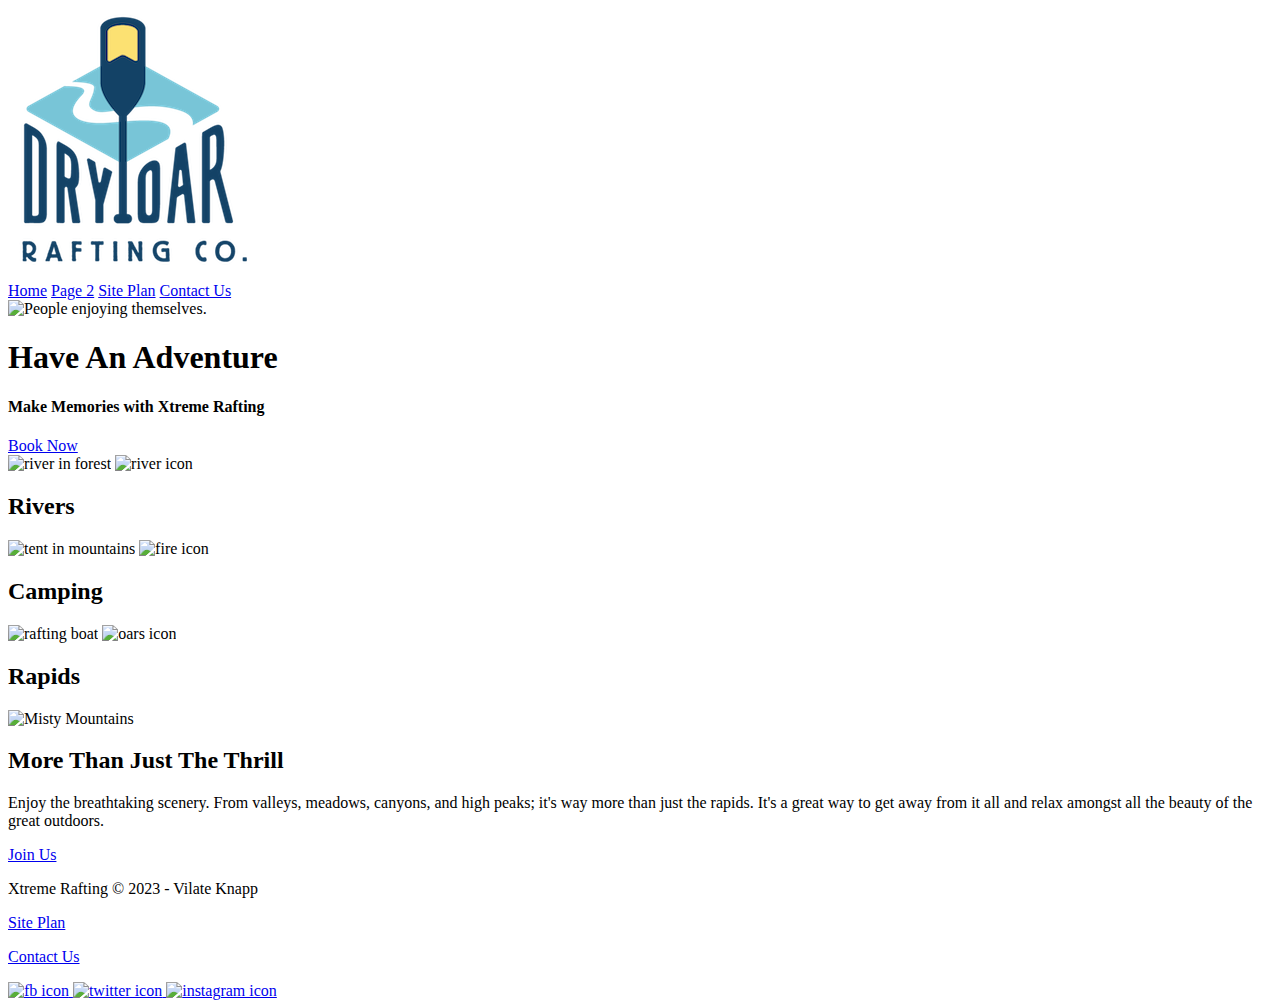
==== wwr/index.html @ f74f681c "created homepage" ====
<!DOCTYPE html>
<html lang="en">
<head>
    <meta charset="UTF-8">
    <meta http-equiv="X-UA-Compatible" content="IE=edge">
    <meta name="viewport" content="width=device-width, initial-scale=1.0">
    <title>Xtreme Water Rafting | Home</title>
</head>
<body>
    <header>
        <a id="logo_link" href="index.html">
            <img class="logo" src="images/dry_oar_logo.png" alt="Xtreme Rafting Logo">
        </a>
        <nav>
            <a href="index.html">Home</a>
            <a href="#">Page 2</a>
            <a href="site-plan-rafting.html">Site Plan</a>
            <a href="contactus.html">Contact Us</a>
        </nav>
    </header>
    <div id="hero">
        <div id="hero-box">
            <img id="hero-img" src="images/hero.png" alt="People enjoying themselves.">
        </div>
        <section id="hero-msg">
            <h1 class="home-title">Have An Adventure</h1>
            <h4>Make Memories with Xtreme Rafting</h4>
            <div class="button-box">
                <a class="book" href="contactus.html">Book Now</a>
            </div>
        </section>
    </div>
    <main class="home-grid">
        <section class="rivers-card">
            <img class="card-img" src="images/rivers.jpg" alt="river in forest">
            <img class="icon" src="images/river_icon.png" alt="river icon">
            <h2>Rivers</h2>
        </section>
        <section class="camping-card">
            <img class="card-img" src="images/camping.jpg" alt="tent in mountains">
            <img class="icon" src="images/fire_icon.png" alt="fire icon">
            <h2>Camping</h2>
        </section>
        <section class="rapids-card">
            <img class="card-img" src="images/rapids.jpg" alt="rafting boat">
            <img class="icon" src="images/oars.png" alt="oars icon">
            <h2>Rapids</h2>
        </section>
        <img class="mountains" src="images/mountains.jpg" alt="Misty Mountains">
        <section class="msg">
            <h2>More Than Just The Thrill</h2>
            <p>Enjoy the breathtaking scenery. From valleys, meadows, canyons, and high peaks; it's way more than just the rapids. It's a great way to get away from it all and relax amongst all the beauty of the great outdoors.</p>
            <a class='join' href="rivers.html">Join Us</a>
        </section>
    </main>
    <footer>
        <p>Xtreme Rafting &copy; 2023 - Vilate Knapp</p>
        <p><a href="site-plan-rafting.html">Site Plan</a></p>
        <p><a href="contactus.html">Contact Us</a></p>
        <div class="social">
            <a href="https://facebook.com">
                <img src="images.facebook.png" alt="fb icon">
            </a>
            <a href="https://twitter.com">
                <img src="images/twitter.png" alt="twitter icon">
            </a>
            <a href="https://instagram.com">
                <img src="images/instagram.png" alt="instagram icon">
            </a>
        </div>
    </footer>
    
</body>
</html>
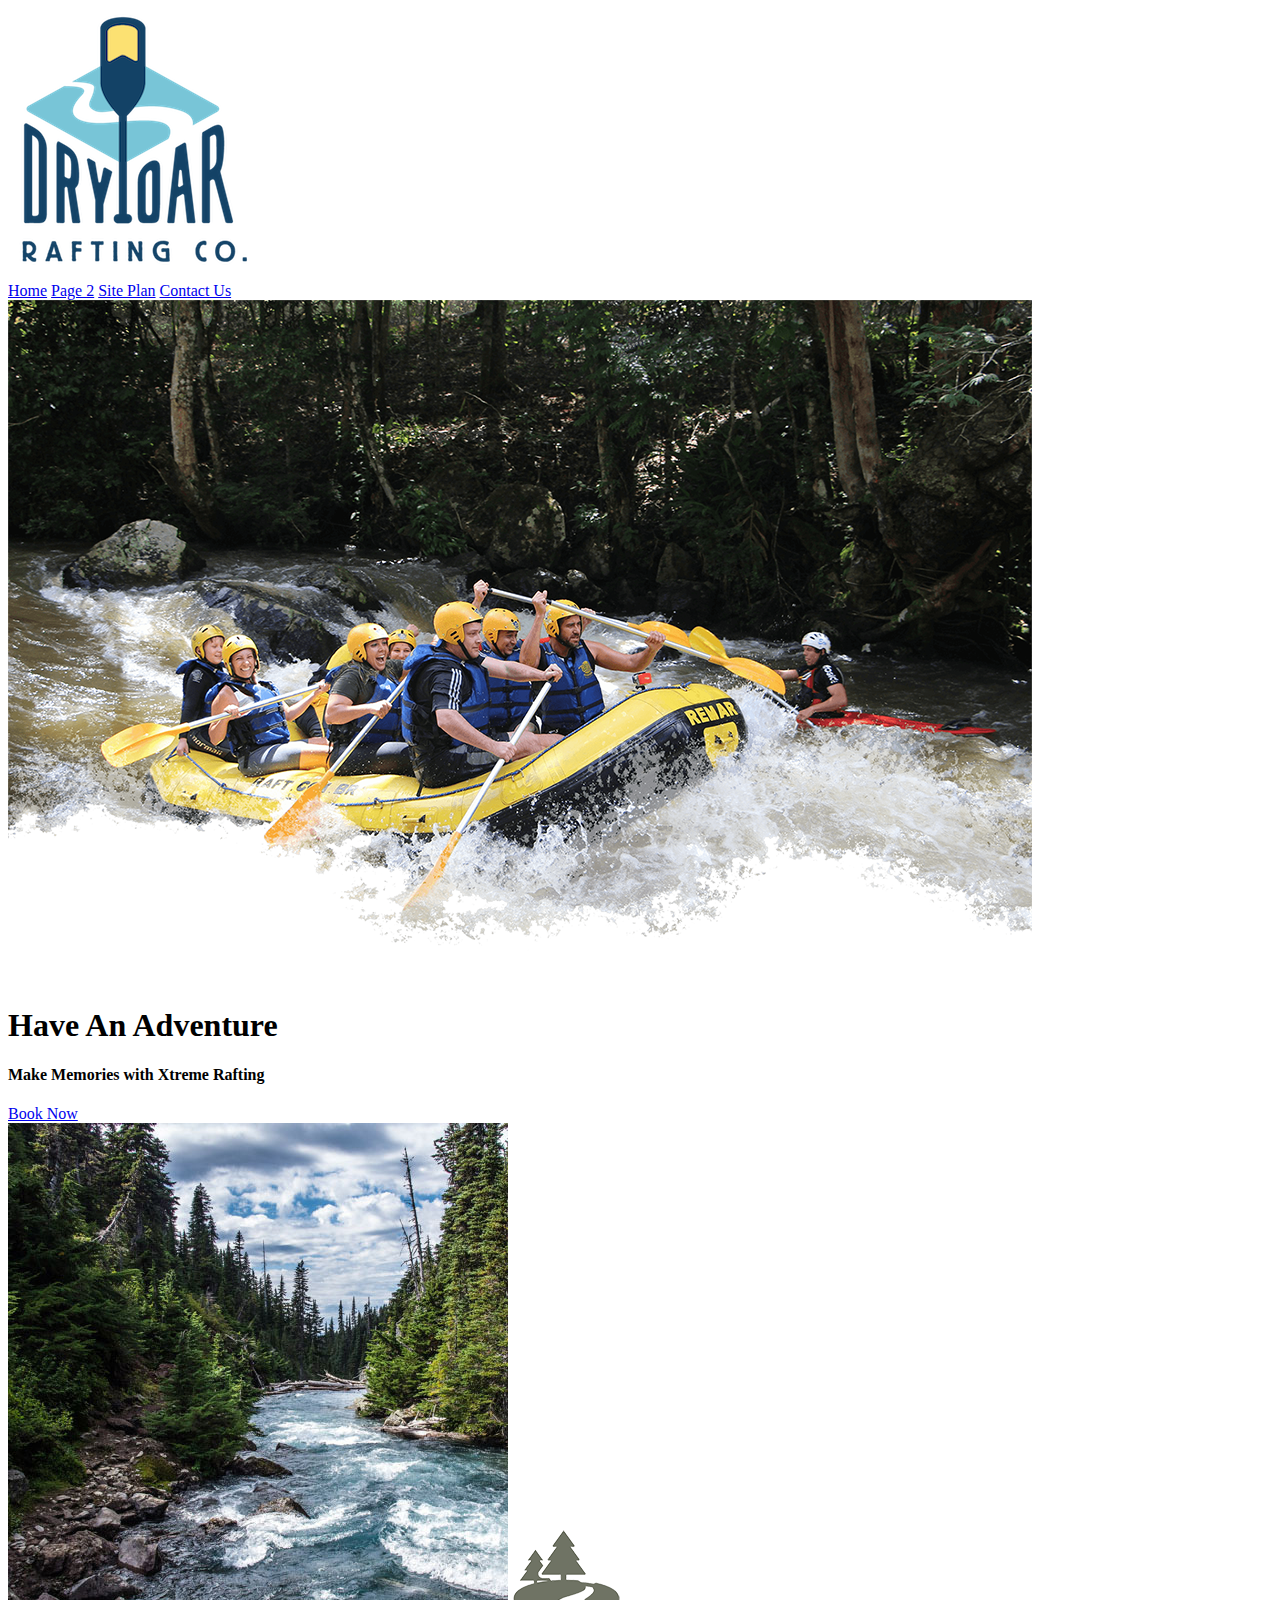
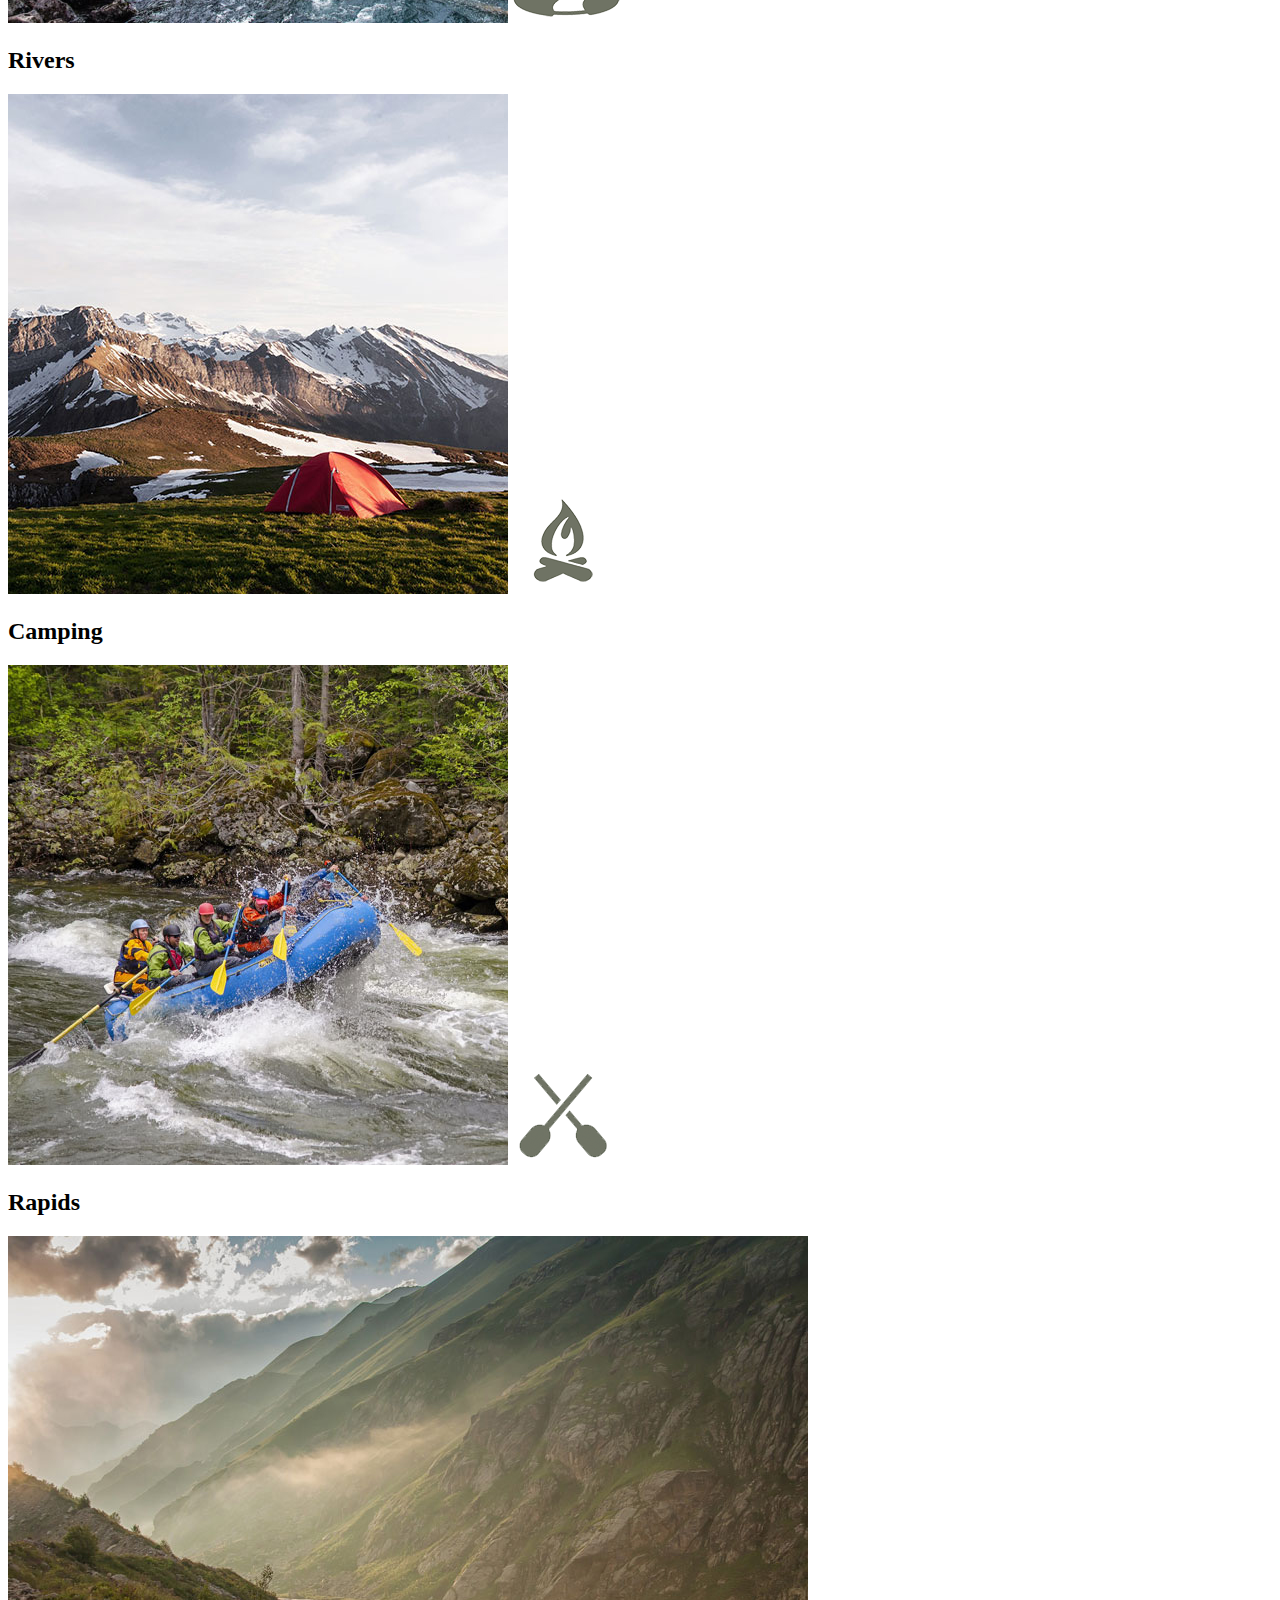
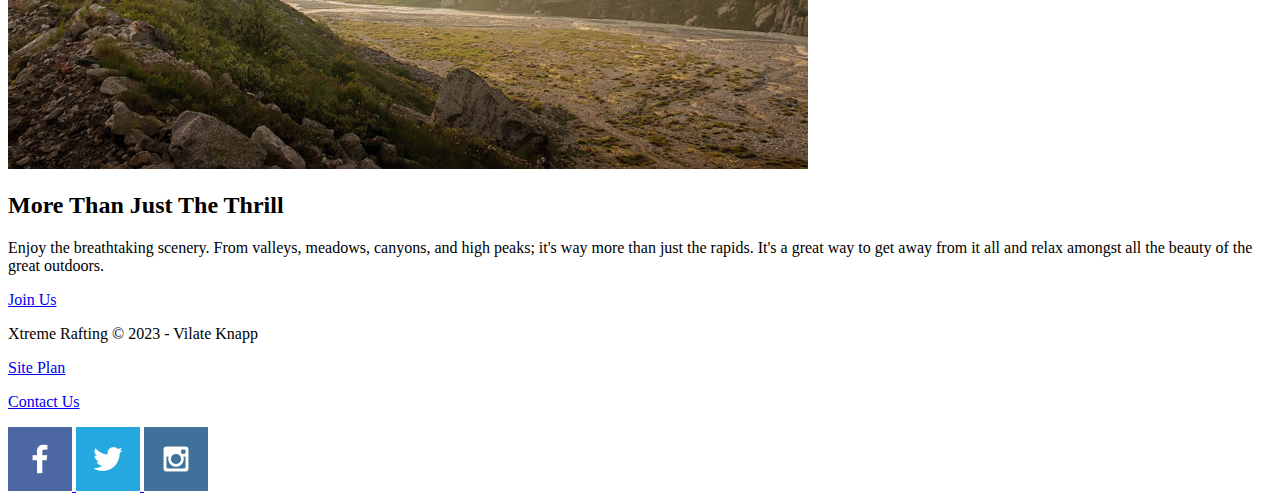
==== commit b9865c93: "fixed image issue" ====
--- a/wwr/index.html
+++ b/wwr/index.html
@@ -59,7 +59,7 @@
         <p><a href="contactus.html">Contact Us</a></p>
         <div class="social">
             <a href="https://facebook.com">
-                <img src="images.facebook.png" alt="fb icon">
+                <img src="images/facebook.png" alt="fb icon">
             </a>
             <a href="https://twitter.com">
                 <img src="images/twitter.png" alt="twitter icon">
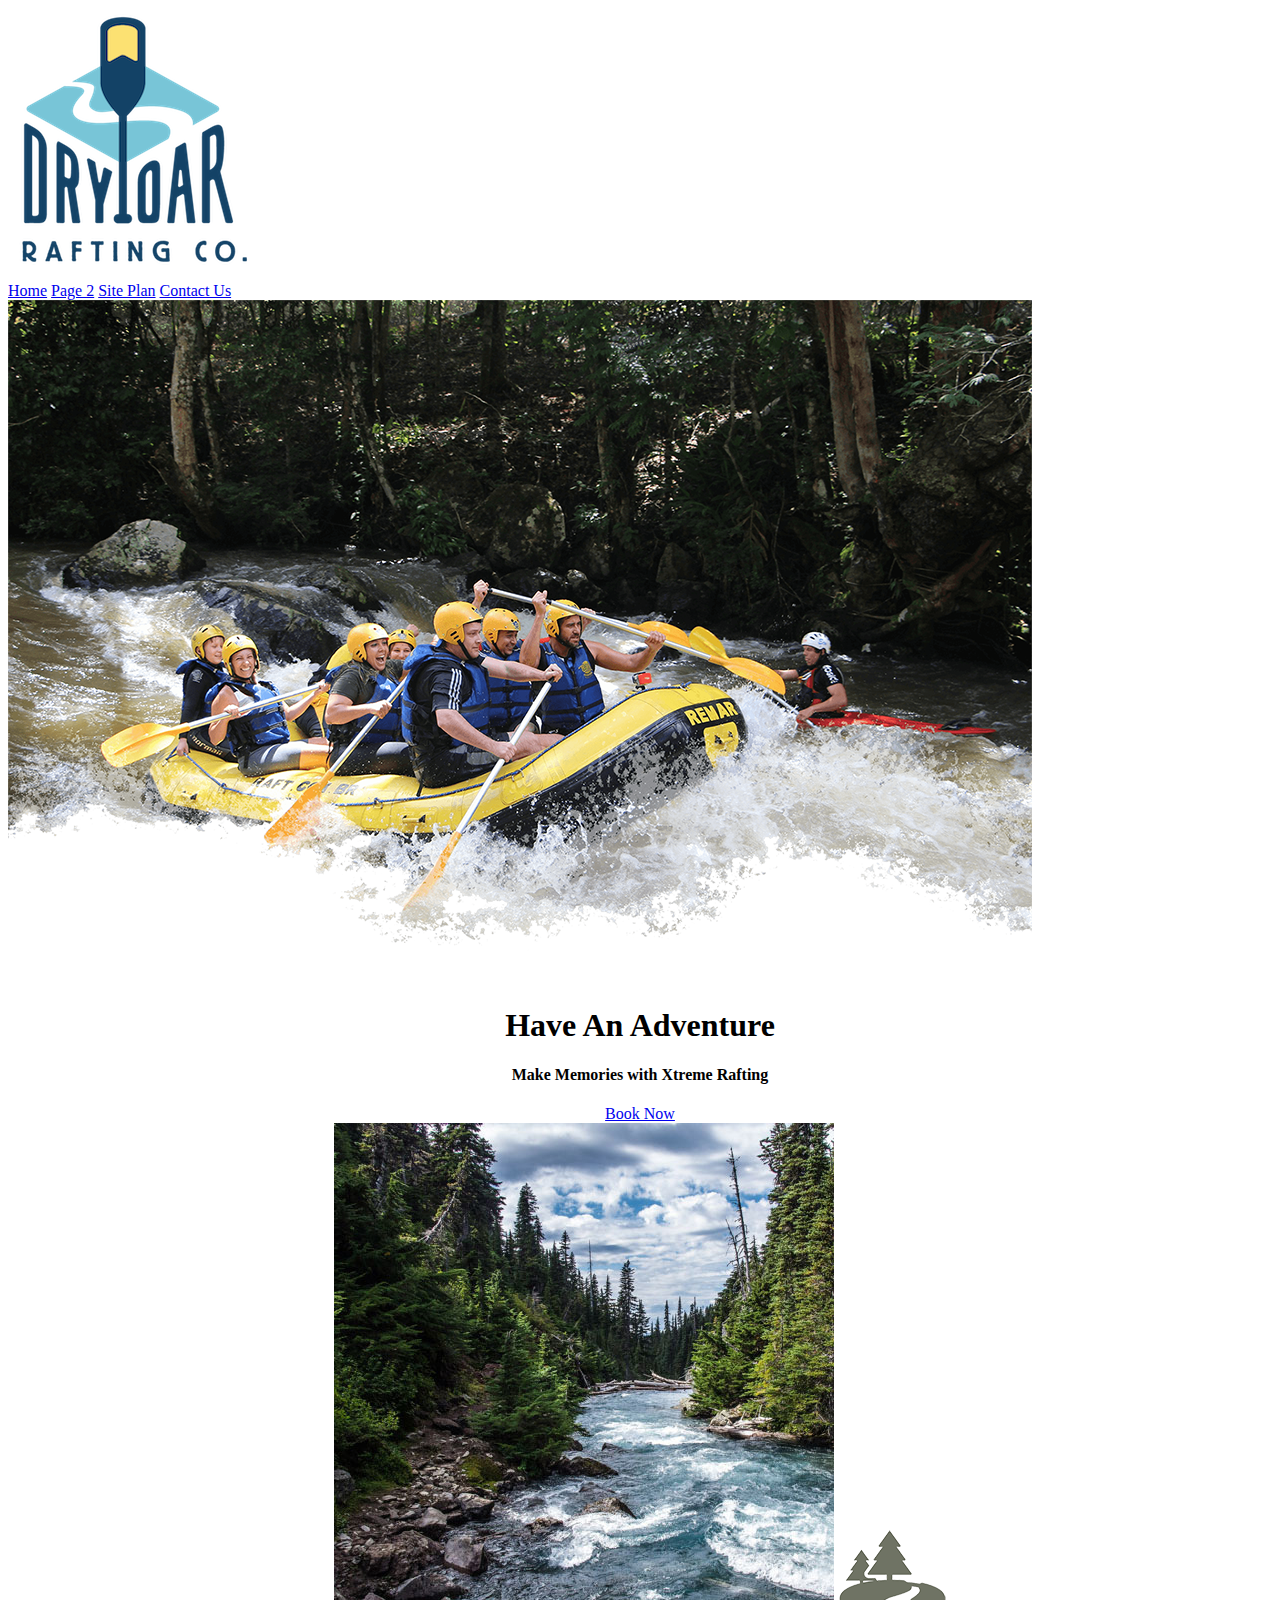
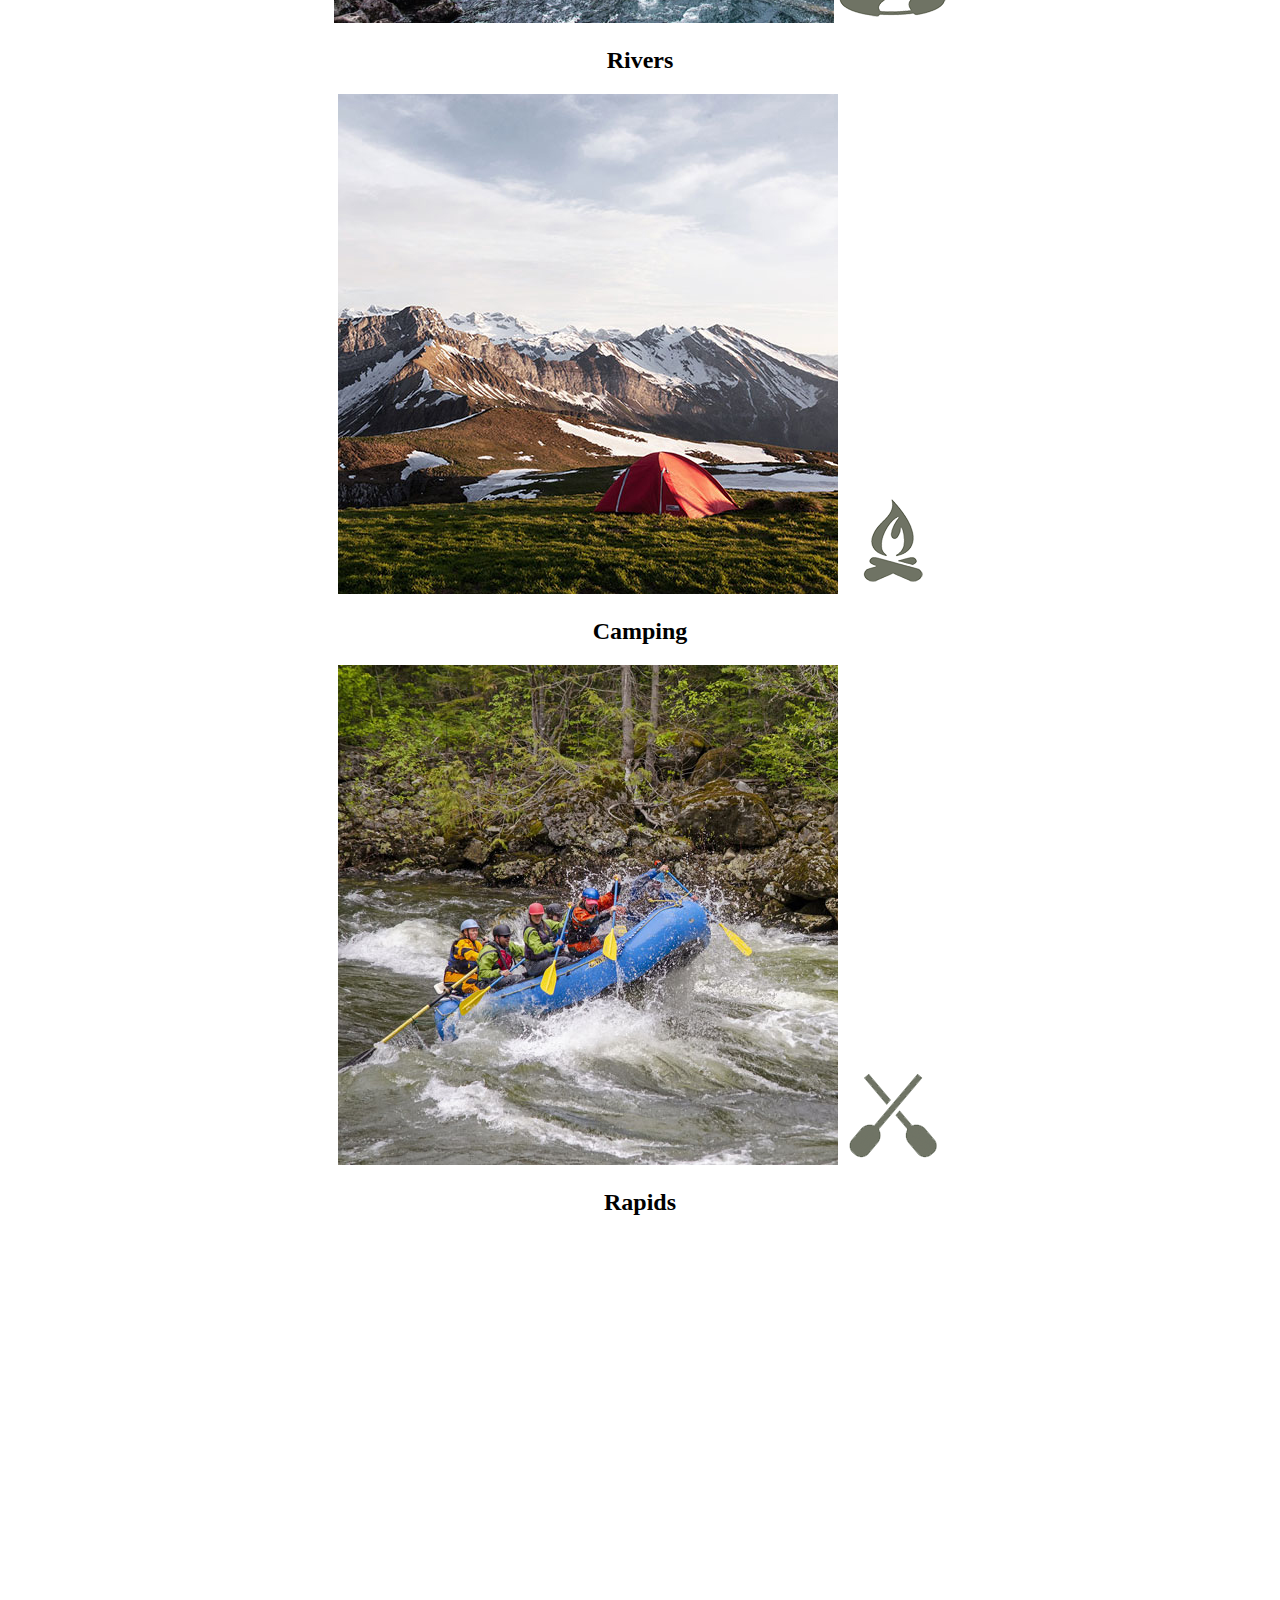
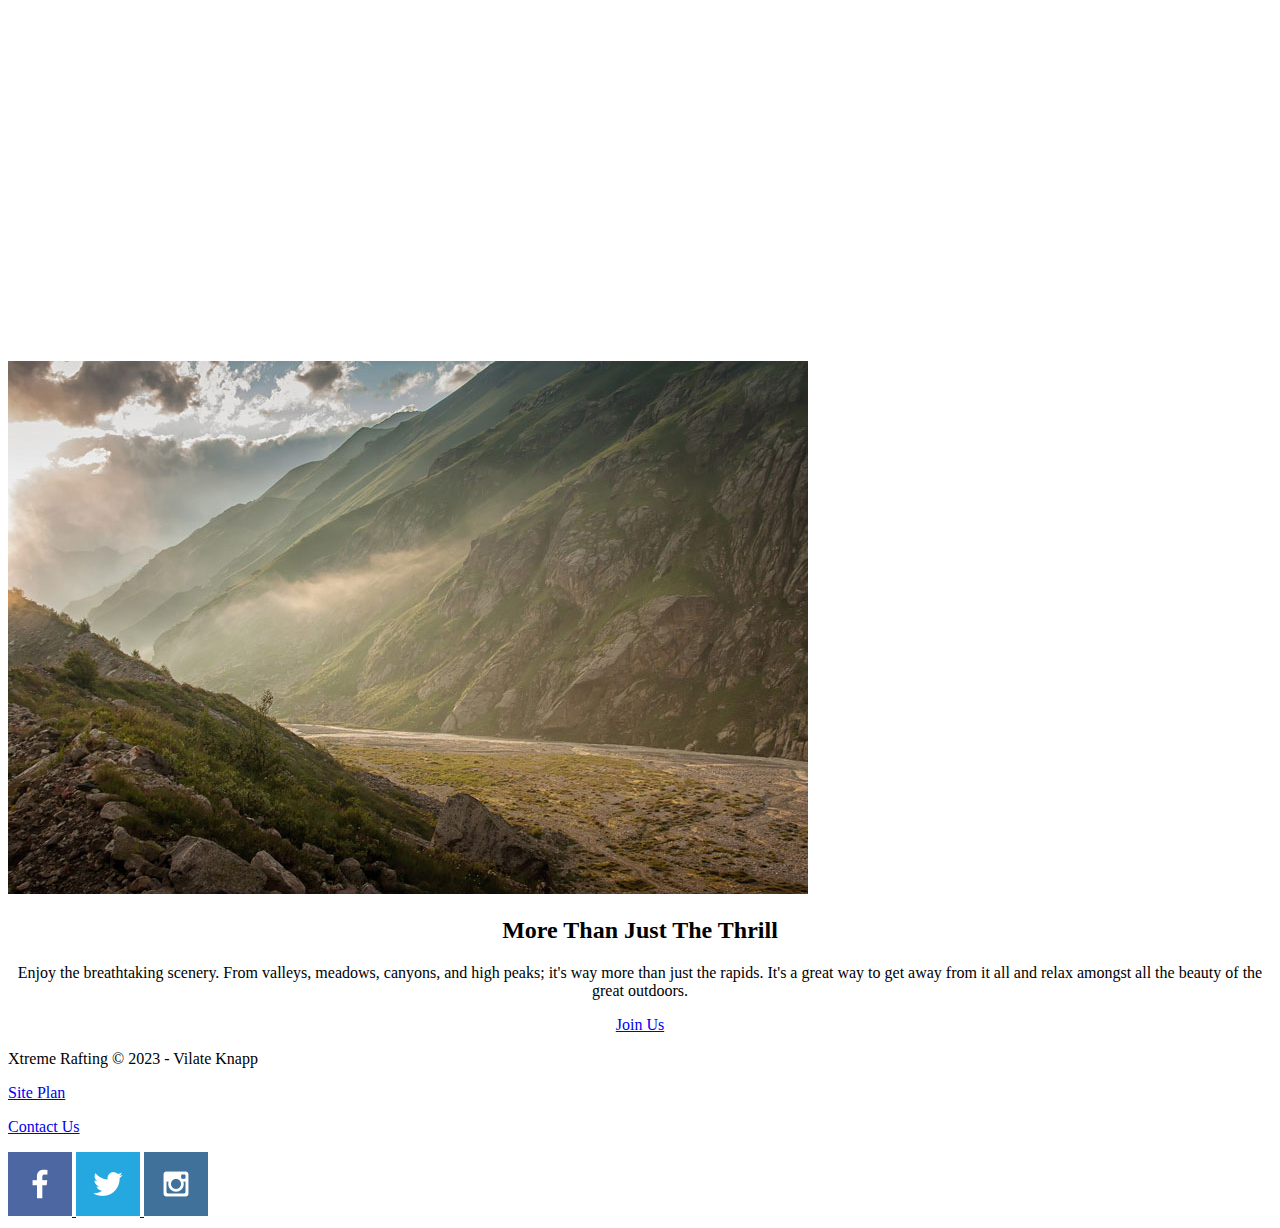
==== commit 460e43aa: "added css to index" ====
--- a/wwr/index.html
+++ b/wwr/index.html
@@ -5,70 +5,74 @@
     <meta http-equiv="X-UA-Compatible" content="IE=edge">
     <meta name="viewport" content="width=device-width, initial-scale=1.0">
     <title>Xtreme Water Rafting | Home</title>
+    <link rel="stylesheet" href="styles/style.css">
 </head>
 <body>
-    <header>
-        <a id="logo_link" href="index.html">
-            <img class="logo" src="images/dry_oar_logo.png" alt="Xtreme Rafting Logo">
-        </a>
-        <nav>
-            <a href="index.html">Home</a>
-            <a href="#">Page 2</a>
-            <a href="site-plan-rafting.html">Site Plan</a>
-            <a href="contactus.html">Contact Us</a>
-        </nav>
-    </header>
-    <div id="hero">
-        <div id="hero-box">
-            <img id="hero-img" src="images/hero.png" alt="People enjoying themselves.">
+    <div id="content">
+        <header>
+            <a id="logo_link" href="index.html">
+                <img class="logo" src="images/dry_oar_logo.png" alt="Xtreme Rafting Logo">
+            </a>
+            <nav>
+                <a href="index.html">Home</a>
+                <a href="#">Page 2</a>
+                <a href="site-plan-rafting.html">Site Plan</a>
+                <a href="contactus.html">Contact Us</a>
+            </nav>
+        </header>
+        <div id="hero">
+            <div id="hero-box">
+                <img id="hero-img" src="images/hero.png" alt="People enjoying themselves.">
+            </div>
+            <section id="hero-msg">
+                <h1 class="home-title">Have An Adventure</h1>
+                <h4>Make Memories with Xtreme Rafting</h4>
+                <div class="button-box">
+                    <a class="book" href="contactus.html">Book Now</a>
+                </div>
+            </section>
         </div>
-        <section id="hero-msg">
-            <h1 class="home-title">Have An Adventure</h1>
-            <h4>Make Memories with Xtreme Rafting</h4>
-            <div class="button-box">
-                <a class="book" href="contactus.html">Book Now</a>
+        <main class="home-grid">
+            <section class="rivers-card">
+                <img class="card-img" src="images/rivers.jpg" alt="river in forest">
+                <img class="icon" src="images/river_icon.png" alt="river icon">
+                <h2>Rivers</h2>
+            </section>
+            <section class="camping-card">
+                <img class="card-img" src="images/camping.jpg" alt="tent in mountains">
+                <img class="icon" src="images/fire_icon.png" alt="fire icon">
+                <h2>Camping</h2>
+            </section>
+            <section class="rapids-card">
+                <img class="card-img" src="images/rapids.jpg" alt="rafting boat">
+                <img class="icon" src="images/oars.png" alt="oars icon">
+                <h2>Rapids</h2>
+            </section>
+            <div id="background"></div>
+            <img class="mountains" src="images/mountains.jpg" alt="Misty Mountains">
+            <section class="msg">
+                <h2>More Than Just The Thrill</h2>
+                <p>Enjoy the breathtaking scenery. From valleys, meadows, canyons, and high peaks; it's way more than just the rapids. It's a great way to get away from it all and relax amongst all the beauty of the great outdoors.</p>
+                <a class='join' href="rivers.html">Join Us</a>
+            </section>
+        </main>
+        <footer>
+            <p>Xtreme Rafting &copy; 2023 - Vilate Knapp</p>
+            <p><a href="site-plan-rafting.html">Site Plan</a></p>
+            <p><a href="contactus.html">Contact Us</a></p>
+            <div class="social">
+                <a href="https://facebook.com" target="_blank">
+                    <img src="images/facebook.png" alt="fb icon">
+                </a>
+                <a href="https://twitter.com" target="_blank">
+                    <img src="images/twitter.png" alt="twitter icon">
+                </a>
+                <a href="https://instagram.com" target="_blank">
+                    <img src="images/instagram.png" alt="instagram icon">
+                </a>
             </div>
-        </section>
+        </footer>
     </div>
-    <main class="home-grid">
-        <section class="rivers-card">
-            <img class="card-img" src="images/rivers.jpg" alt="river in forest">
-            <img class="icon" src="images/river_icon.png" alt="river icon">
-            <h2>Rivers</h2>
-        </section>
-        <section class="camping-card">
-            <img class="card-img" src="images/camping.jpg" alt="tent in mountains">
-            <img class="icon" src="images/fire_icon.png" alt="fire icon">
-            <h2>Camping</h2>
-        </section>
-        <section class="rapids-card">
-            <img class="card-img" src="images/rapids.jpg" alt="rafting boat">
-            <img class="icon" src="images/oars.png" alt="oars icon">
-            <h2>Rapids</h2>
-        </section>
-        <img class="mountains" src="images/mountains.jpg" alt="Misty Mountains">
-        <section class="msg">
-            <h2>More Than Just The Thrill</h2>
-            <p>Enjoy the breathtaking scenery. From valleys, meadows, canyons, and high peaks; it's way more than just the rapids. It's a great way to get away from it all and relax amongst all the beauty of the great outdoors.</p>
-            <a class='join' href="rivers.html">Join Us</a>
-        </section>
-    </main>
-    <footer>
-        <p>Xtreme Rafting &copy; 2023 - Vilate Knapp</p>
-        <p><a href="site-plan-rafting.html">Site Plan</a></p>
-        <p><a href="contactus.html">Contact Us</a></p>
-        <div class="social">
-            <a href="https://facebook.com">
-                <img src="images/facebook.png" alt="fb icon">
-            </a>
-            <a href="https://twitter.com">
-                <img src="images/twitter.png" alt="twitter icon">
-            </a>
-            <a href="https://instagram.com">
-                <img src="images/instagram.png" alt="instagram icon">
-            </a>
-        </div>
-    </footer>
     
 </body>
 </html>--- a/wwr/styles/style.css
+++ b/wwr/styles/style.css
@@ -0,0 +1,24 @@
+#content {
+    max-width: 1600px;
+    margin: 0 auto;
+}
+
+nav a {
+    text-align: center;
+}
+
+#hero-msg h1, #hero-msg h4 {
+    text-align: center;
+}
+
+.button-box {
+    text-align: center;
+}
+
+main section {
+    text-align: center;
+}
+
+#background {
+    height: 725px;
+}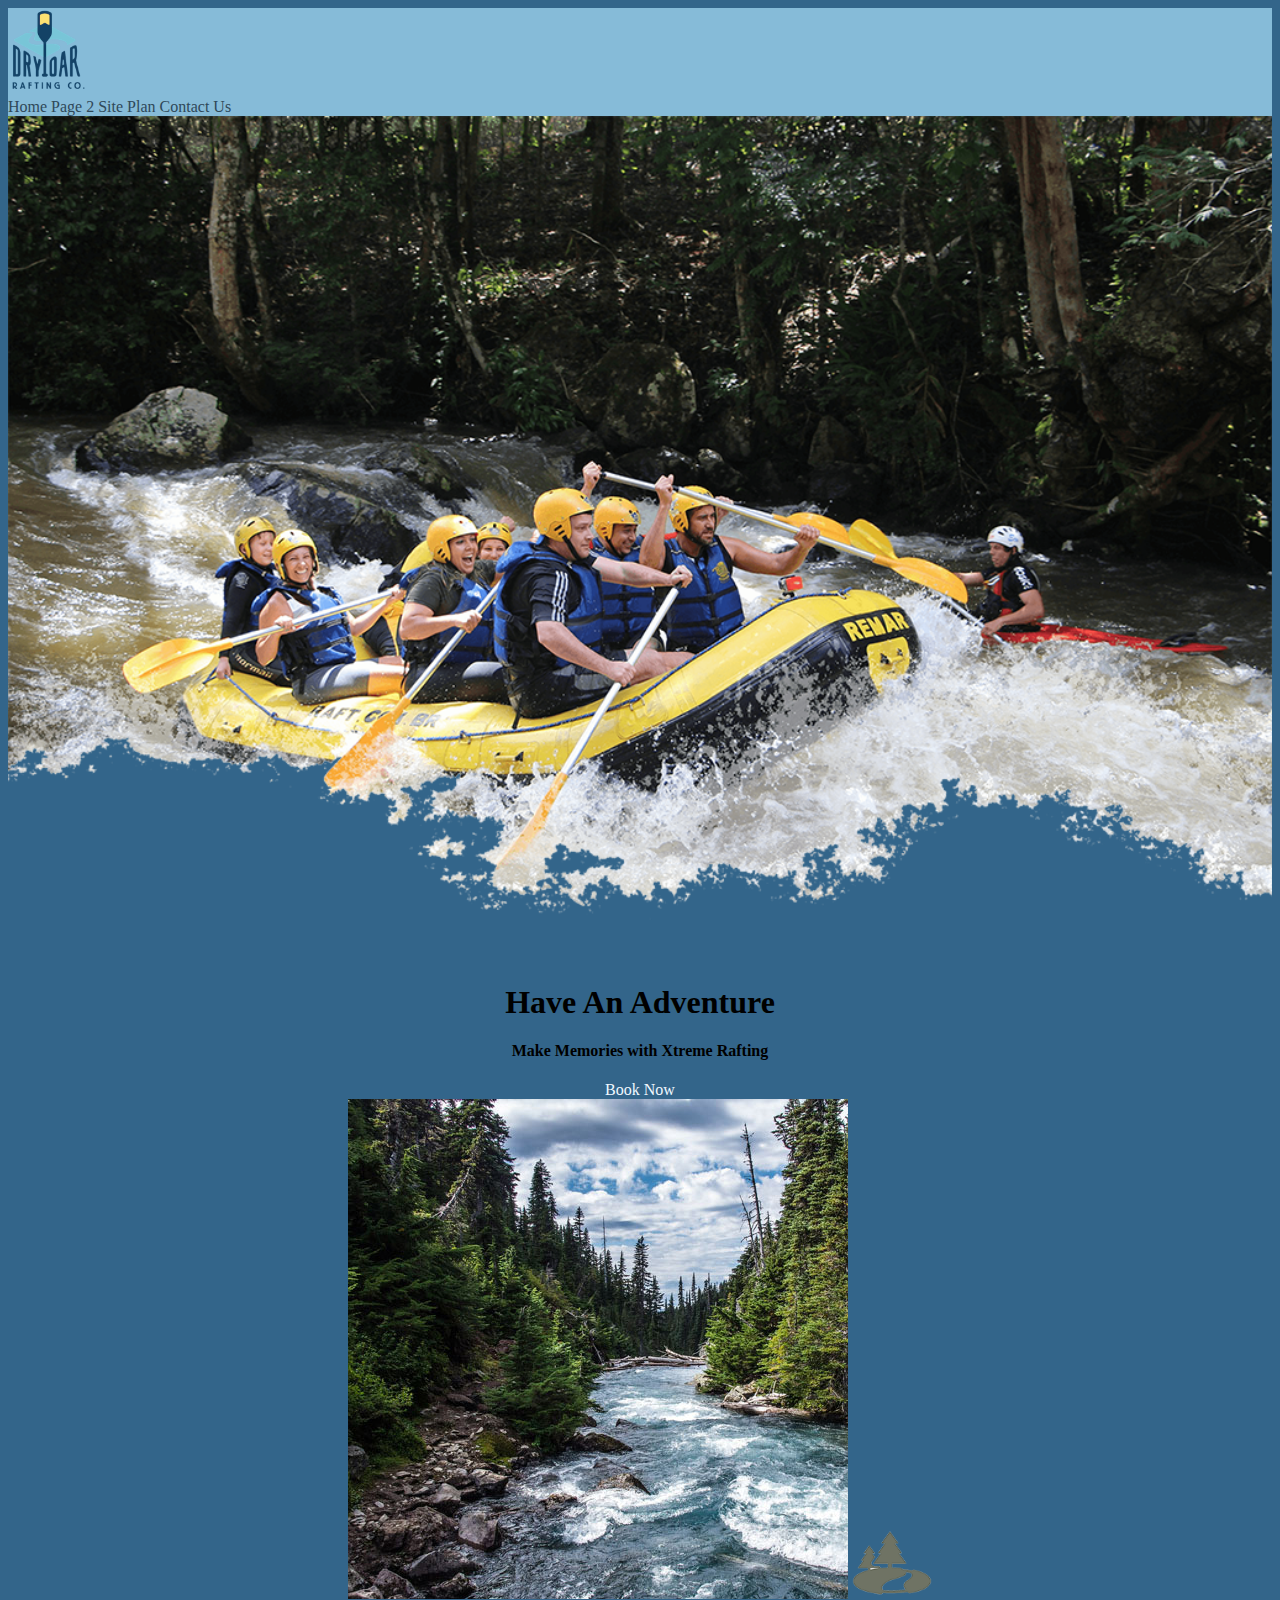
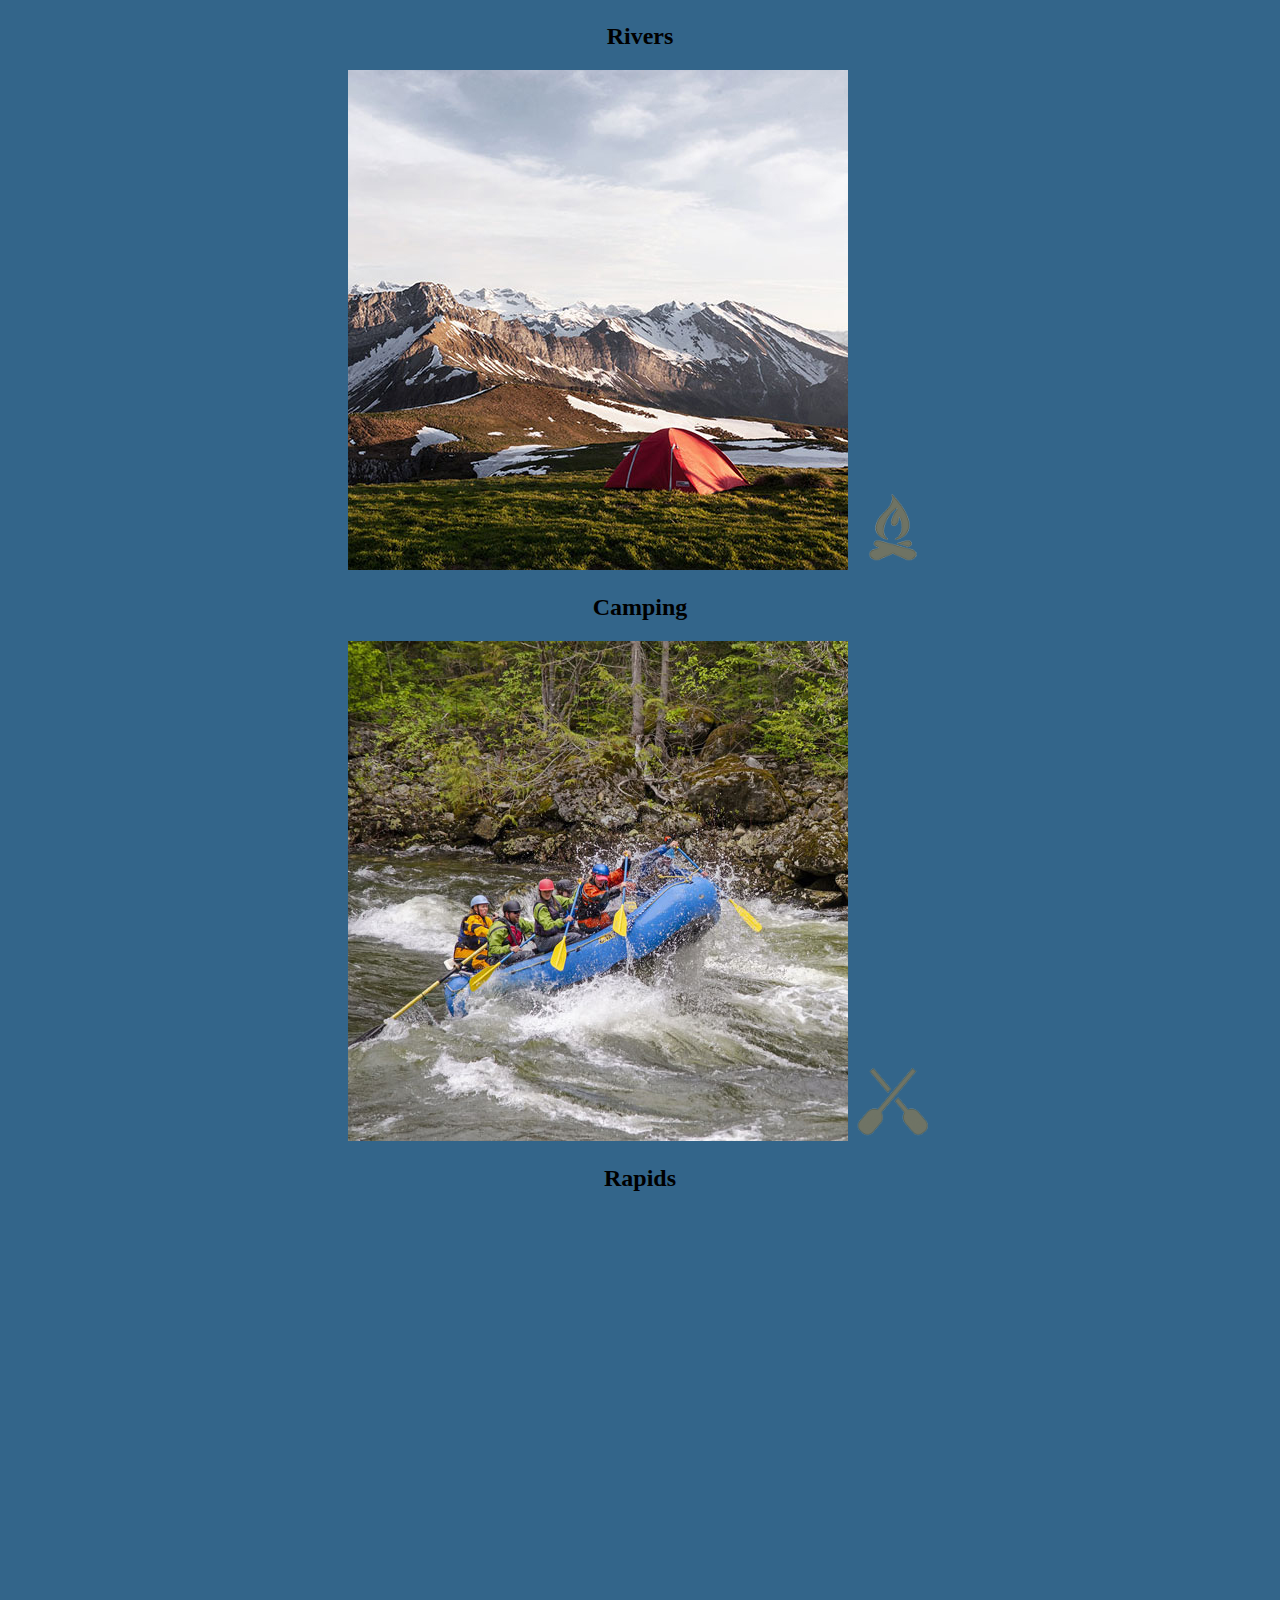
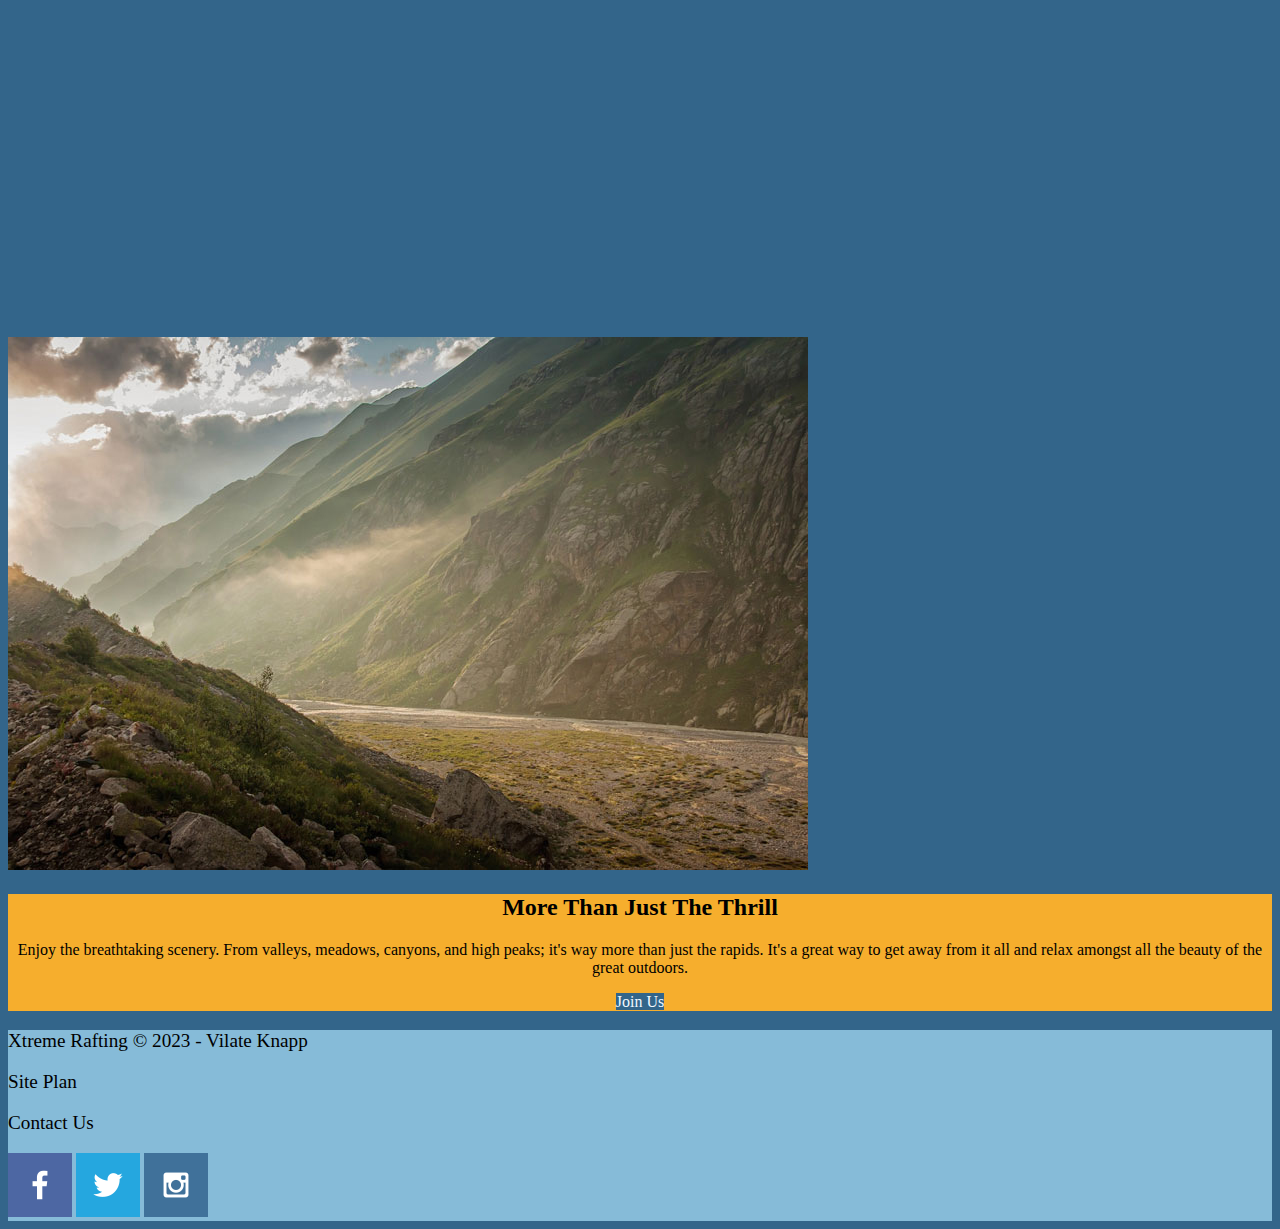
==== commit 0f5adcef: "erased line from site plan and contact us" ====
--- a/wwr/index.html
+++ b/wwr/index.html
@@ -58,8 +58,8 @@
         </main>
         <footer>
             <p>Xtreme Rafting &copy; 2023 - Vilate Knapp</p>
-            <p><a href="site-plan-rafting.html">Site Plan</a></p>
-            <p><a href="contactus.html">Contact Us</a></p>
+            <p><a href="site-plan-rafting.html" target="_blank">Site Plan</a></p>
+            <p><a href="contactus.html" target="_blank">Contact Us</a></p>
             <div class="social">
                 <a href="https://facebook.com" target="_blank">
                     <img src="images/facebook.png" alt="fb icon">
--- a/wwr/styles/style.css
+++ b/wwr/styles/style.css
@@ -5,6 +5,13 @@
 
 nav a {
     text-align: center;
+    color: #2F4858;
+    text-decoration: none;
+}
+
+nav a:hover {
+    background-color: #33658A;
+    color: aliceblue;
 }
 
 #hero-msg h1, #hero-msg h4 {
@@ -21,4 +28,77 @@
 
 #background {
     height: 725px;
+}
+
+body {
+    background-color: #33658A;
+}
+
+header {
+    background-color: #86BBD8;
+}
+
+.book, .join {
+    background-color: #33658A;
+    color: aliceblue;
+    text-decoration: none;
+}
+
+.book:hover, .join:hover {
+    background-color: #F6AE2D;
+    color: #2F4858;
+}
+
+#background {
+    background-color: #33658A;
+}
+
+#hero-img {
+    width: 100%;
+}
+
+.msg {
+    background-color: #F6AE2D;
+}
+
+.msg h2 {
+    color: black;
+}
+
+.msg p {
+    color: black;
+}
+
+.logo, .icon {
+    width: 80px;
+}
+
+footer {
+    background-color: #86BBD8;
+    color: black;
+}
+
+footer a {
+    color: black;
+    text-decoration: none;
+}
+
+footer a:hover {
+    color: #2F4858;
+}
+
+footer p {
+    font-size: 1.2em;
+}
+
+footer p a:hover {
+    text-decoration: underline;
+}
+
+.home-title {
+    color: black;
+}
+
+h4 {
+    color: black;
 }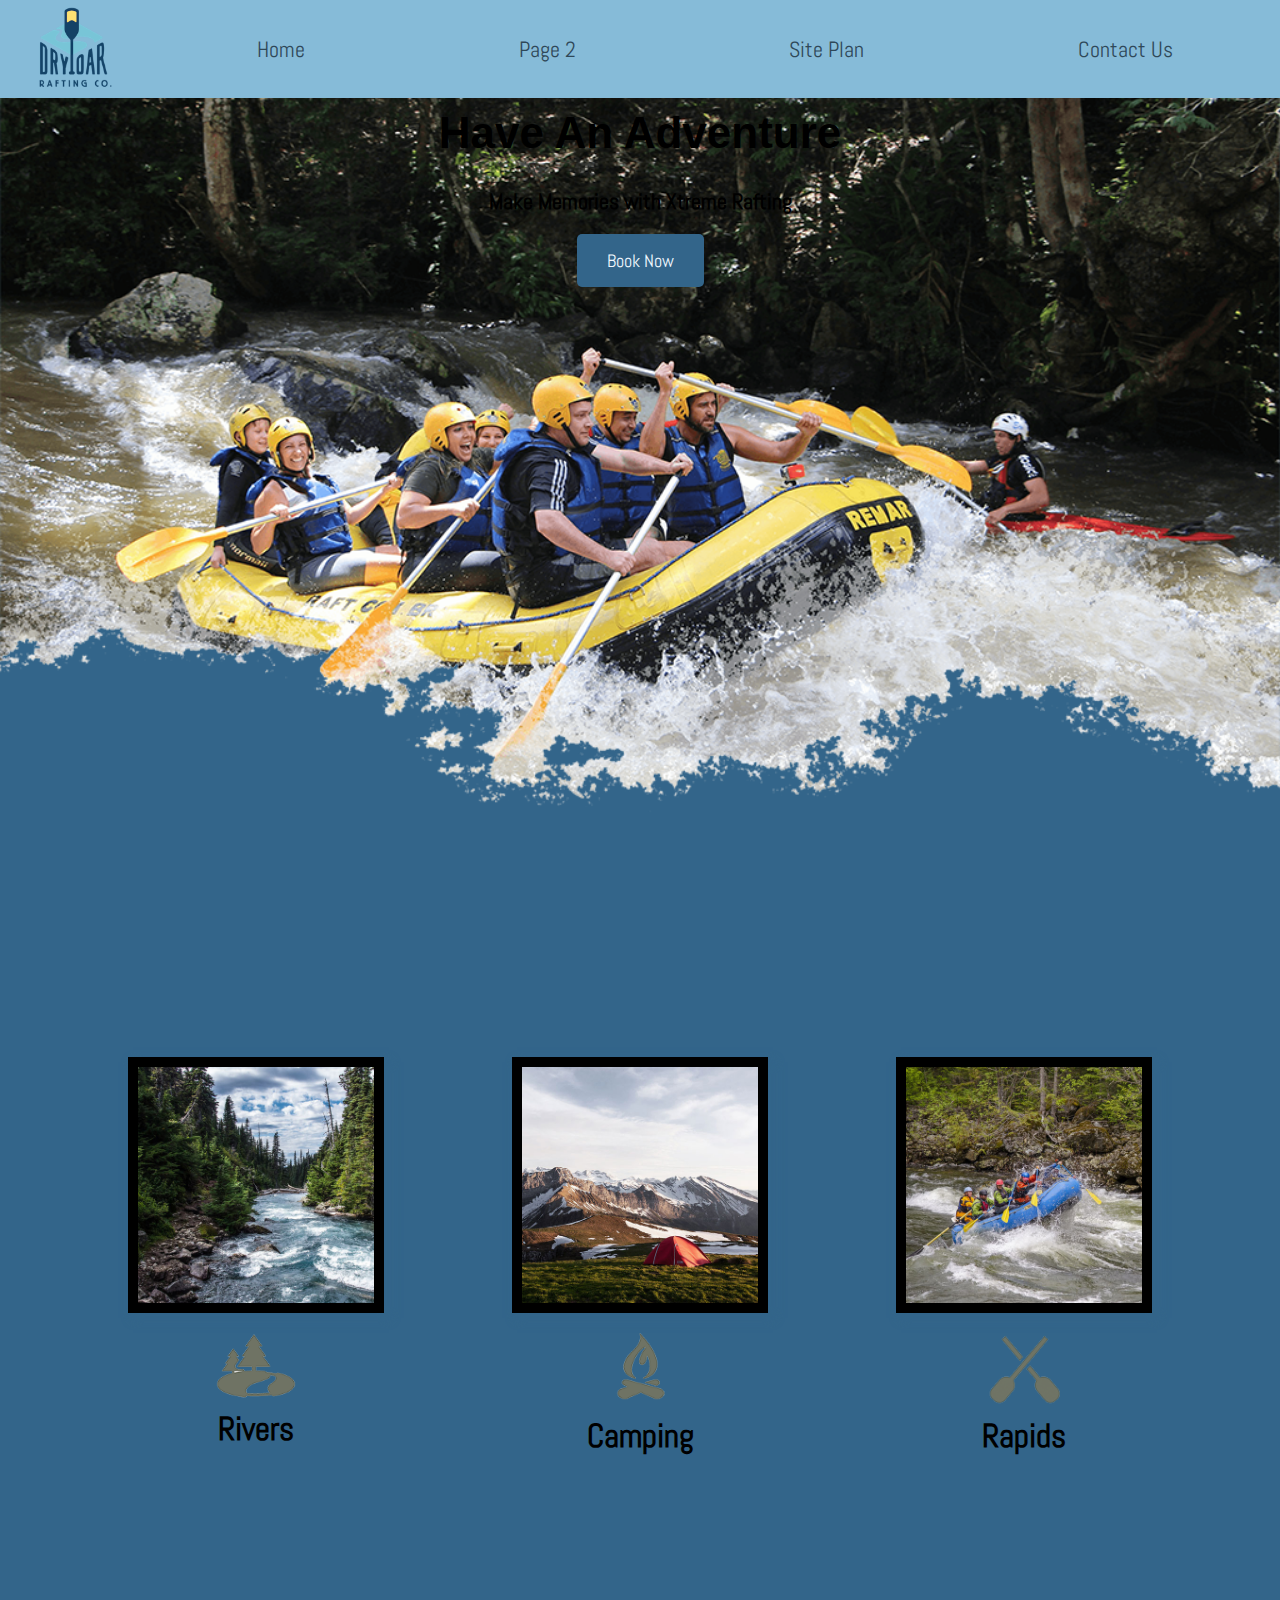
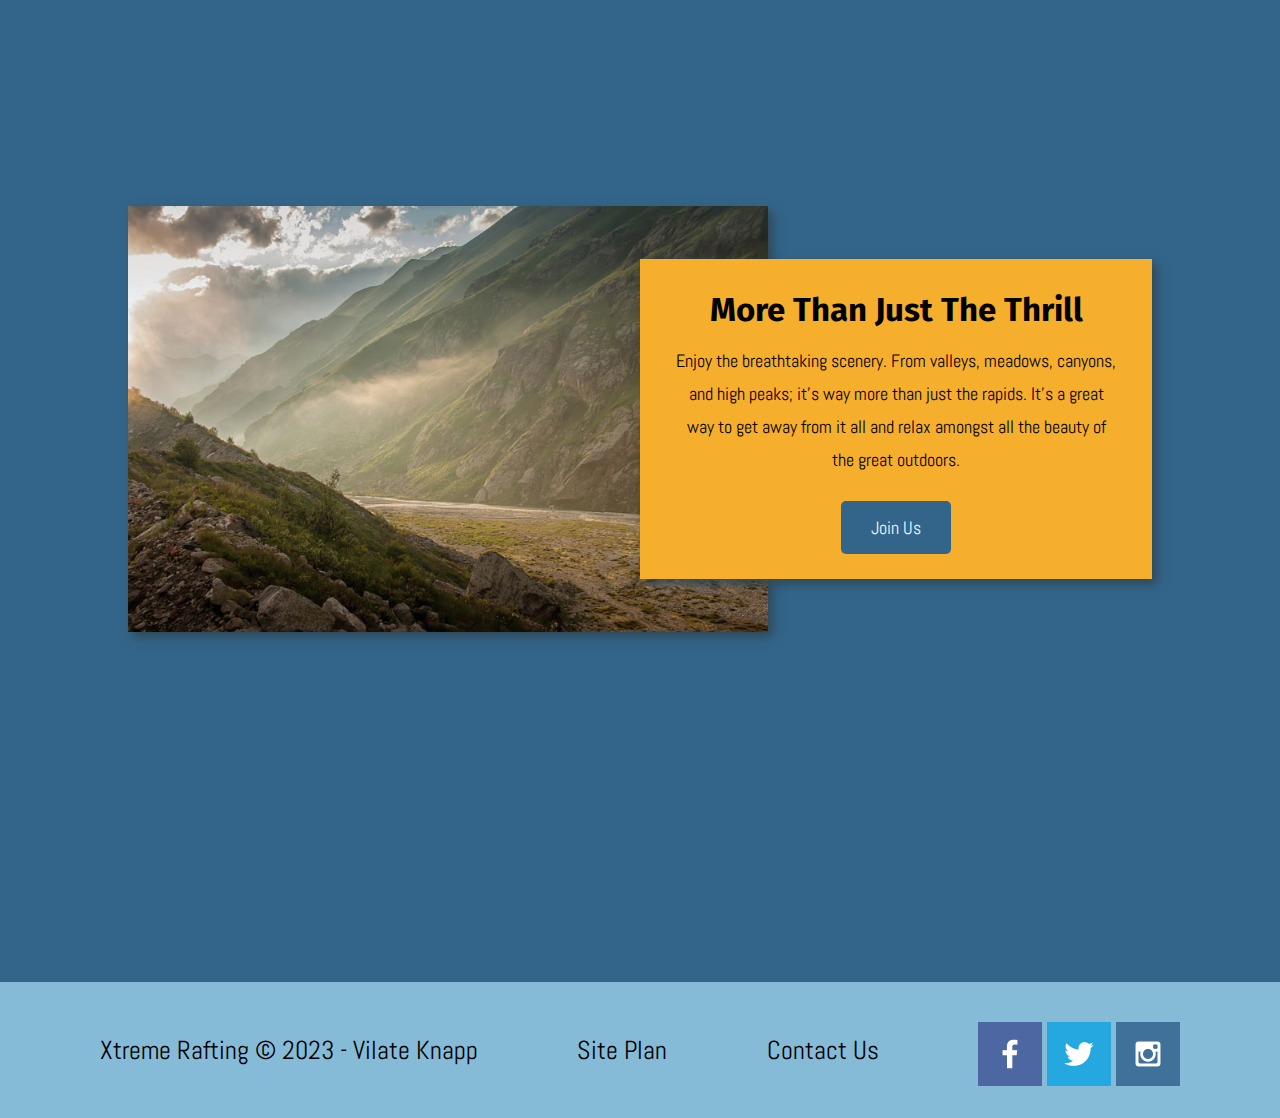
==== commit 705d4376: "created html for subpage and linked page in index" ====
--- a/wwr/index.html
+++ b/wwr/index.html
@@ -7,6 +7,7 @@
     <title>Xtreme Water Rafting | Home</title>
     <link rel="stylesheet" href="styles/style.css">
 </head>
+
 <body>
     <div id="content">
         <header>
@@ -14,10 +15,10 @@
                 <img class="logo" src="images/dry_oar_logo.png" alt="Xtreme Rafting Logo">
             </a>
             <nav>
-                <a href="index.html">Home</a>
-                <a href="#">Page 2</a>
-                <a href="site-plan-rafting.html">Site Plan</a>
-                <a href="contactus.html">Contact Us</a>
+                <a href="index.html" target="_blank">Home</a>
+                <a href="#" target="_blank">Page 2</a>
+                <a href="site-plan-rafting.html" target="_blank">Site Plan</a>
+                <a href="contactus.html" target="_blank">Contact Us</a>
             </nav>
         </header>
         <div id="hero">
@@ -28,7 +29,7 @@
                 <h1 class="home-title">Have An Adventure</h1>
                 <h4>Make Memories with Xtreme Rafting</h4>
                 <div class="button-box">
-                    <a class="book" href="contactus.html">Book Now</a>
+                    <a class="book" href="traveldates.html" target="_blank">Book Now</a>
                 </div>
             </section>
         </div>
@@ -53,7 +54,7 @@
             <section class="msg">
                 <h2>More Than Just The Thrill</h2>
                 <p>Enjoy the breathtaking scenery. From valleys, meadows, canyons, and high peaks; it's way more than just the rapids. It's a great way to get away from it all and relax amongst all the beauty of the great outdoors.</p>
-                <a class='join' href="rivers.html">Join Us</a>
+                <a class='join' href="traveldates.html" target="_blank">Join Us</a>
             </section>
         </main>
         <footer>
--- a/wwr/styles/style.css
+++ b/wwr/styles/style.css
@@ -1,12 +1,27 @@
+@import url('https://fonts.googleapis.com/css2?family=Fira+Sans:wght@500&display=swap');
+@import url('https://fonts.googleapis.com/css2?family=Abel&display=swap');
+
 #content {
     max-width: 1600px;
     margin: 0 auto;
 }
 
+nav {
+    display: flex;
+    justify-content: space-around;
+}
+
+#hero {
+    display: grid;
+    grid-template-columns: 1fr 3fr 1fr;
+    margin-top: -100px;
+}
+
 nav a {
     text-align: center;
     color: #2F4858;
     text-decoration: none;
+    padding: 35px;
 }
 
 nav a:hover {
@@ -18,12 +33,22 @@
     text-align: center;
 }
 
+#hero-msg {
+    grid-column: 2/3;
+    grid-row: 1/2;
+    margin-top: 100px;
+}
+
 .button-box {
     text-align: center;
 }
 
 main section {
     text-align: center;
+}
+
+main section img {
+    box-sizing: border-box;
 }
 
 #background {
@@ -32,16 +57,30 @@
 
 body {
     background-color: #33658A;
+    font-family: Abel, Arial, Helvetica, sans-serif;
+    font-size: 22px;
+    margin: 0;
+    padding: 0;
+}
+
+h2 {
+    margin: 0;
 }
 
 header {
     background-color: #86BBD8;
+    display: grid;
+    grid-template-columns: 150px auto;
 }
 
 .book, .join {
     background-color: #33658A;
     color: aliceblue;
     text-decoration: none;
+    font-size: 18px;
+    padding: 15px 30px;
+    margin-top: 50px;
+    border-radius: 5px;
 }
 
 .book:hover, .join:hover {
@@ -51,22 +90,59 @@
 
 #background {
     background-color: #33658A;
+    grid-column: 1/11;
+    grid-row: 4/9;
 }
 
 #hero-img {
     width: 100%;
 }
 
+.mountains {
+    margin: 100px 0;
+    width: 100%;
+    grid-column: 2/7;
+    grid-row: 5/8;
+    box-shadow: 5px 5px 10px #2F4858;
+}
+
+.rivers-card, .camping-card, .rapids-card {
+    margin: 200px 0;
+}
+
+.rivers-card {
+    grid-column: 2/4;
+    grid-row: 2/3;
+}
+
+.camping-card {
+    grid-column: 5/7;
+    grid-row: 2/3;
+}
+
+.rapids-card {
+    grid-column: 8/10;
+    grid-row: 2/3;
+}
+
 .msg {
     background-color: #F6AE2D;
+    line-height: 1.5em;
+    padding: 35px;
+    grid-column: 6/10;
+    grid-row: 6/7;
+    box-shadow: 5px 5px 10px #2F4858;
 }
 
 .msg h2 {
     color: black;
+    font-family: Fira Sans, Verdana, Tahoma, sans-serif;
 }
 
 .msg p {
     color: black;
+    font-size: .8em;
+    padding-bottom: 15px;
 }
 
 .logo, .icon {
@@ -76,6 +152,11 @@
 footer {
     background-color: #86BBD8;
     color: black;
+    padding: 25px 50px;
+    margin-top: 200px;
+    display: flex;
+    justify-content: space-around;
+    align-items: center;
 }
 
 footer a {
@@ -95,10 +176,94 @@
     text-decoration: underline;
 }
 
+footer .social img {
+    padding-top: 15px;
+}
+
 .home-title {
     color: black;
+    font-family: "Fira Sans, sans-serif", Verdana, Tahoma, sans-serif;
+    font-size: 2em;
+    margin-top: 10px;
 }
 
 h4 {
     color: black;
+}
+
+#logo_link {
+    padding-top: 5px;
+    justify-self: center;
+    align-self: center;
+}
+
+.icon {
+    padding-top: 10px;
+}
+
+.card-img {
+    border: 10px solid black;
+    width: 100%;
+    transition: transform .5s;
+    box-shadow: 5px 5px 10px #33658A;
+}
+
+.card-img:hover {
+    opacity: .6;
+    transform: scale(1.1);
+}
+
+#hero-box {
+    grid-column: 1/4;
+    grid-row: 1/3;
+    z-index: -1;
+}
+
+.home-grid {
+    display: grid;
+    grid-template-columns: 1fr 1fr 1fr 1fr 1fr 1fr 1fr 1fr 1fr 1fr;
+}
+
+/* mobile css */
+
+@media screen and (max-width: 900px) {
+    #hero, .home-grid {
+        display: block;
+        height: auto;
+    }
+    nav, footer {
+        flex-direction: column;
+    }
+    nav a {
+        display: block;
+        padding: 15px;
+    }
+    #hero {
+        margin-top: 0;
+    }
+    #hero-msg {
+        margin-top: 0;
+    }
+    #hero-msg h4 {
+        display: none;
+    }
+    .home-title {
+        font-size: 25px;
+        color: #6f7364;
+    }
+    .rivers-card, .camping-card, .rapids-card { 
+        margin: 50px auto;
+        width: 60%;
+    }
+    #background {
+        display: none;
+    }
+    .mountains, .msg {
+        width: 80%;
+        display: block;
+        margin: 0 auto;
+    }
+    footer {
+        margin-top: 25px;
+    }
 }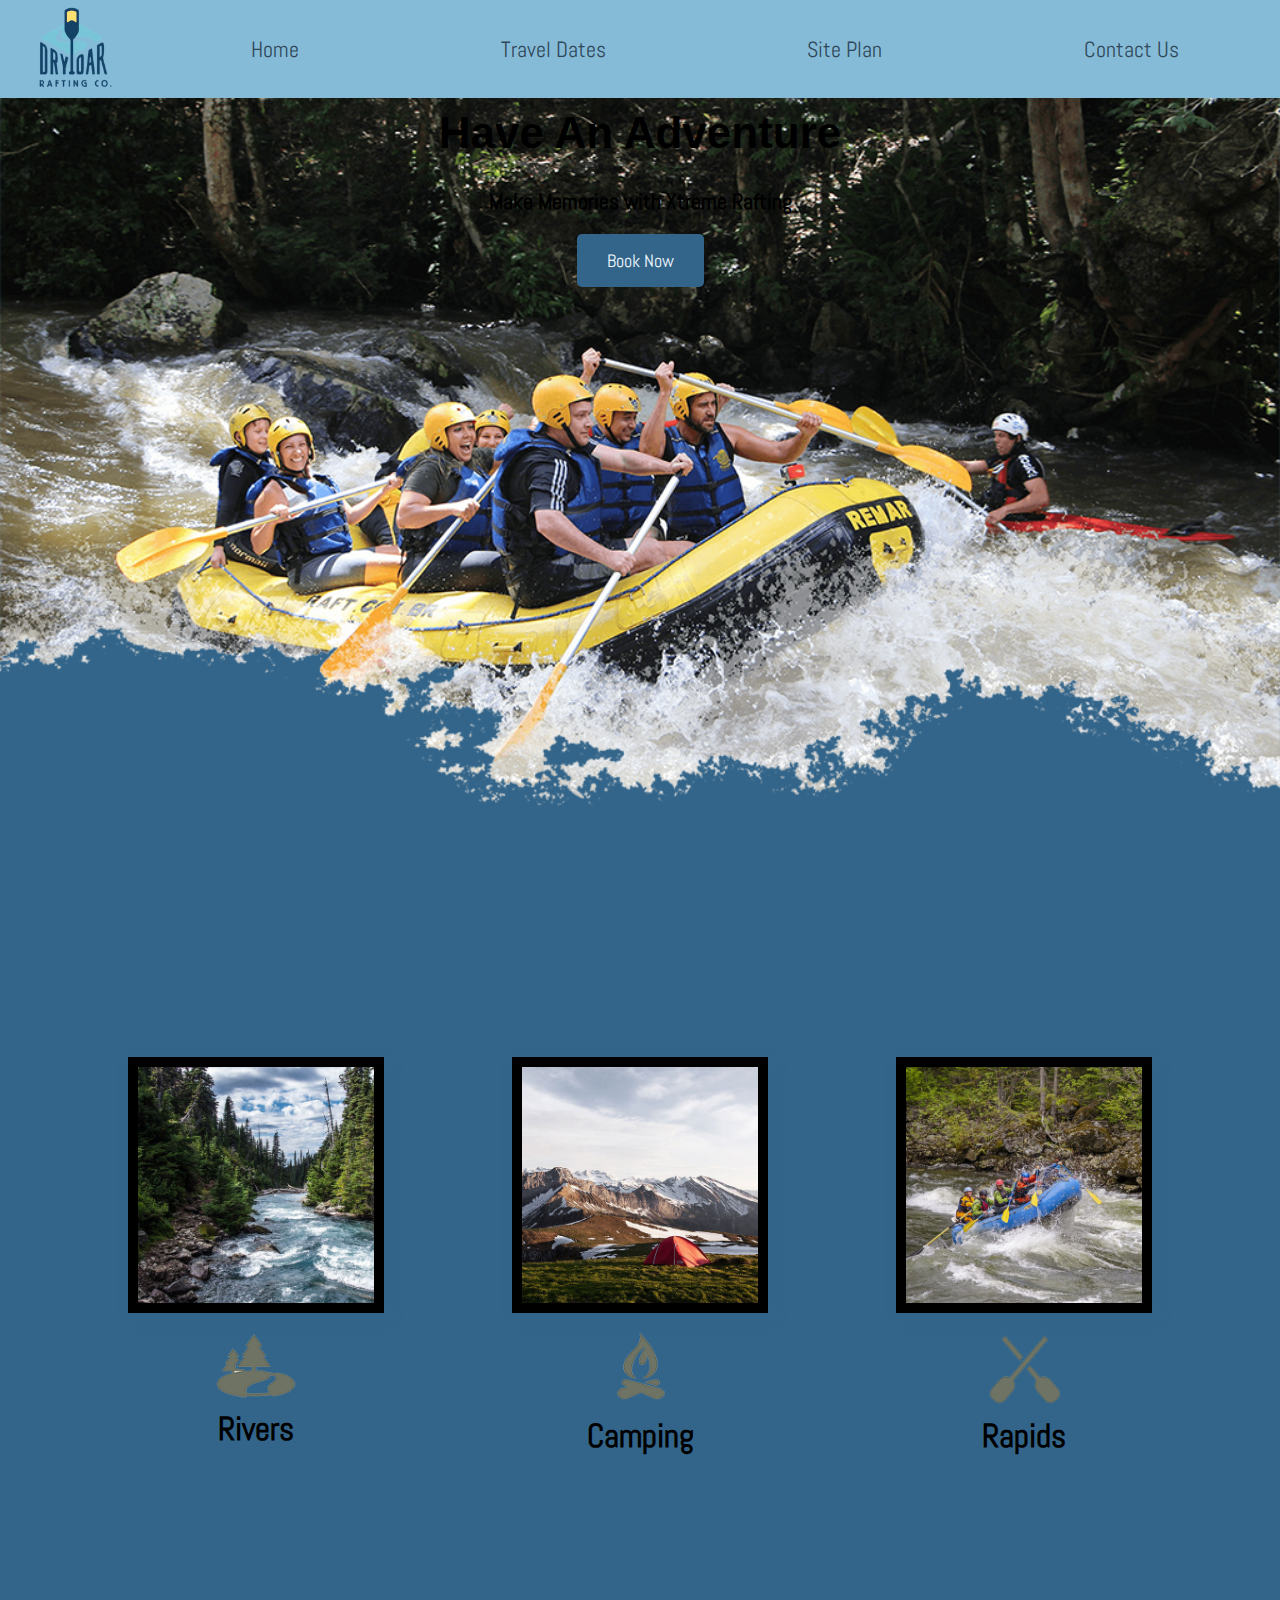
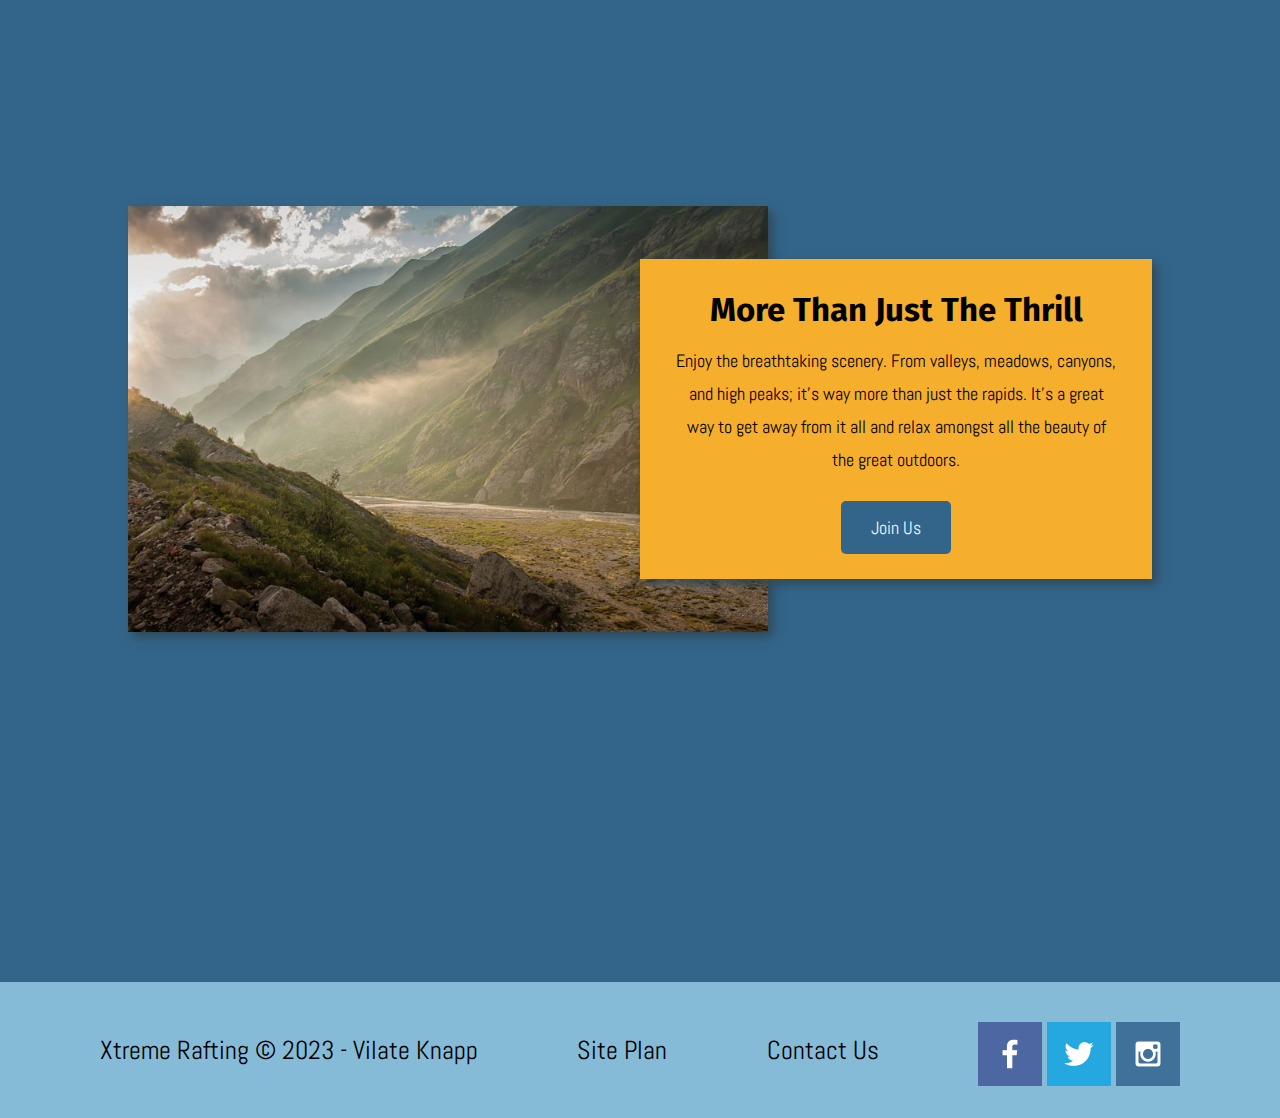
==== commit 3e939e8c: "changed hero colour and page 2 link" ====
--- a/wwr/index.html
+++ b/wwr/index.html
@@ -16,7 +16,7 @@
             </a>
             <nav>
                 <a href="index.html" target="_blank">Home</a>
-                <a href="#" target="_blank">Page 2</a>
+                <a href="traveldates.html" target="_blank">Travel Dates</a>
                 <a href="site-plan-rafting.html" target="_blank">Site Plan</a>
                 <a href="contactus.html" target="_blank">Contact Us</a>
             </nav>
--- a/wwr/styles/style.css
+++ b/wwr/styles/style.css
@@ -37,6 +37,7 @@
     grid-column: 2/3;
     grid-row: 1/2;
     margin-top: 100px;
+    color: aliceblue;
 }
 
 .button-box {
@@ -224,6 +225,79 @@
     grid-template-columns: 1fr 1fr 1fr 1fr 1fr 1fr 1fr 1fr 1fr 1fr;
 }
 
+.dates-grid {
+    display: grid;
+    grid-template-columns: 1fr 1fr;
+    grid-template-rows: 1fr 3fr 3fr 3fr;
+}
+
+.date-head {
+    grid-row: 1/2;
+    grid-column: 1/3;
+    align-content: center;
+    color: aliceblue;
+}
+
+.GCThreeNight {
+    grid-column: 1/2;
+    grid-row: 2/3;
+    background-color: #33658A;
+    color: aliceblue;
+}
+
+.daypic {
+    grid-column: 2/3;
+    grid-row: 2/3;
+    width: 70%;
+    border: 40px;
+    border-color: #86BBD8;
+    align-content: center;
+}
+
+.GCSixNight{
+    grid-column: 1/2;
+    grid-row: 3/4;
+    background-color: #33658A;
+    color: aliceblue;
+}
+
+.nightpic {
+    grid-column: 2/3;
+    grid-row: 3/4;
+    width: 70%;
+    border: 40px;
+    border-color: #86BBD8;
+    align-content: center;
+}
+
+.SRFiveNight {
+    grid-column: 1/2;
+    grid-row: 4/5;
+    background-color: #33658A;
+    color: aliceblue;
+    align-content: center;
+}
+
+.salmon {
+    width: 40%;
+    border: 20px;
+    border-color: #86BBD8;
+}
+
+.DSixNight {
+    grid-column: 2/3;
+    grid-row: 4/5;
+    background-color: #33658A;
+    color: aliceblue;
+    align-content: center;
+}
+
+.desolation {
+    width: 40%;
+    border: 20px;
+    border-color: #86BBD8;
+}
+
 /* mobile css */
 
 @media screen and (max-width: 900px) {
